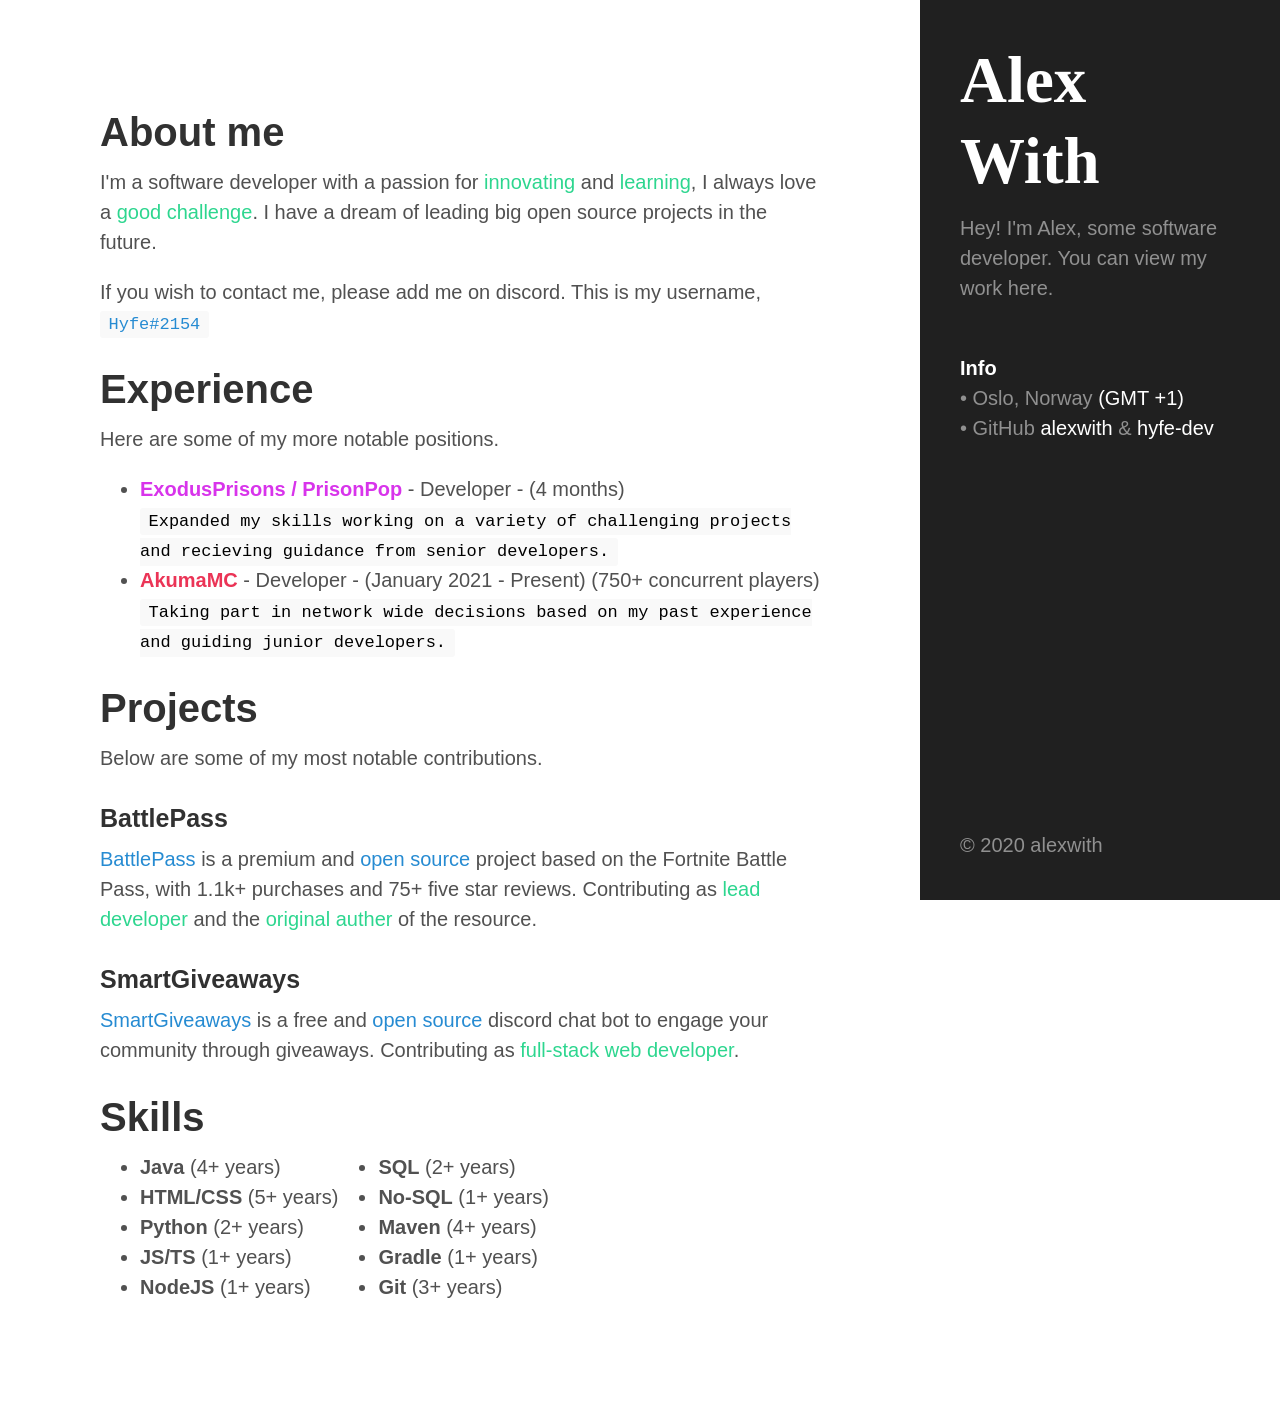
==== index.html @ 59b04cb7 "Update index.html" ====
<!DOCTYPE html>
<html lang="en-us">

<head>
  <meta charset="UTF-8">
  <meta http-equiv="X-UA-Compatible" content="IE=edge">
  <meta name="viewport" content="width=device-width, initial-scale=1.0, maximum-scale=1">
  <title>Alex With</title>

  <link rel="stylesheet" href="styles/hyde.css">
  <link rel="stylesheet" href="styles/poole.css">
  <link rel="stylesheet" href="styles/syntax.css">
</head>

<body class="layout-reverse">
  <div class="sidebar">
    <div class="container sidebar-sticky">
      <div class="sidebar-about">
        <h1>Alex With</h1>
        <p>Hey! I'm Alex, some software developer. You can view my work here.</p>
        <br />
        <p><span style="color: #fff; font-weight: bold;">Info</span><br>&bullet; Oslo, Norway <span
            style="color: white;">(GMT +1)</span><br>&bullet;
          GitHub <a href="https://github.com/alexwith/">alexwith</a>
          & <a href="https://github.com/hyfe-dev/">hyfe-dev</a></p>
      </div>
    </div>
    <div class="container sidebar-sticky footer">
      <p>&copy; 2020 alexwith</p>
    </div>
  </div>

  <div class="content container">
    <div class="page">
      <h1>About me</h1>
      <p>I'm a software developer with a passion for <span class="green-highlight">innovating</span> and
        <span class="green-highlight">learning</span>, I always love a
        <span class="green-highlight">good challenge</span>. I have a dream of leading big open source projects in the
        future.
      </p>
      <p>If you wish to contact me, please add me on discord. This is my username, <code><a>Hyfe#2154</a></code></p>

      <h1>Experience</h1>
      <p>Here are some of my more notable positions.</p>
      <ul>
        <li><span style="color: #d834eb; font-weight: bold;">ExodusPrisons / PrisonPop</span> - Developer - (4 months)
        </li>
        <code
          style="color: black;">Expanded my skills working on a variety of challenging projects and recieving guidance from senior developers.</code>
        <li><span style="color: #eb3456; font-weight: bold;">AkumaMC</span> - Developer - (January 2021 - Present) (750+ concurrent players)</li>
        <code style="color: black;">Taking part in network wide decisions based on my past experience and guiding junior developers.</code>
      </ul>

      <h1>Projects</h1>
      <p>Below are some of my most notable contributions.</p>
      <h3>BattlePass</h3>
      <p><a href="https://www.spigotmc.org/resources/battlepass-practical-customizable.63076/">BattlePass</a> is a
        premium and <a href="https://github.com/titanlabs-mc/battle-pass">open source</a> project based on the Fortnite
        Battle Pass, with 1.1k+ purchases and 75+ five star reviews. Contributing as <span class="green-highlight">lead
        developer</span> and the <span class="green-highlight">original auther</span> of the resource.</p>
      <h3>SmartGiveaways</h3>
      <p><a href="https://smartgiveaways.xyz/">SmartGiveaways</a> is a free and <a
          href="https://github.com/SmartGiveaways">open source</a> discord chat bot to engage your community through
        giveaways. Contributing as <span class="green-highlight">full-stack web developer</span>.</p>

      <h1>Skills</h1>
      <div style="display: flex;">
        <ul>
          <li><span style="font-weight: bold">Java</span> (4+ years)</li>
          <li><span style="font-weight: bold">HTML/CSS</span> (5+ years)</li>
          <li><span style="font-weight: bold">Python</span> (2+ years)</li>
          <li><span style="font-weight: bold">JS/TS</span> (1+ years)</li>
          <li><span style="font-weight: bold">NodeJS</span> (1+ years)</li>
        </ul>
        <ul>
          <li><span style="font-weight: bold">SQL</span> (2+ years)</li>
          <li><span style="font-weight: bold">No-SQL</span> (1+ years)</li>
          <li><span style="font-weight: bold">Maven</span> (4+ years)</li>
          <li><span style="font-weight: bold">Gradle</span> (1+ years)</li>
          <li><span style="font-weight: bold">Git</span> (3+ years)</li>
        </ul>
      </div>
    </div>
  </div>
</body>

</html>
---- styles/hyde.css ----
/*
 *  __                  __
 * /\ \                /\ \
 * \ \ \___   __  __   \_\ \     __
 *  \ \  _ `\/\ \/\ \  /'_` \  /'__`\
 *   \ \ \ \ \ \ \_\ \/\ \_\ \/\  __/
 *    \ \_\ \_\/`____ \ \___,_\ \____\
 *     \/_/\/_/`/___/> \/__,_ /\/____/
 *                /\___/
 *                \/__/
 *
 * Designed, built, and released under MIT license by @mdo. Learn more at
 * https://github.com/poole/hyde.
 */

/*
 * Contents
 *
 * Global resets
 * Sidebar
 * Container
 * Reverse layout
 * Themes
 */

/*
 * Global resets
 *
 * Update the foundational and global aspects of the page.
 */

html {
  font-family: 'PT Sans', Helvetica, Arial, sans-serif;
}
@media (min-width: 48em) {
  html {
    font-size: 16px;
  }
}
@media (min-width: 58em) {
  html {
    font-size: 20px;
  }
}

/*
 * Sidebar
 *
 * Flexible banner for housing site name, intro, and "footer" content. Starts
 * out above content in mobile and later moves to the side with wider viewports.
 */

.sidebar {
  text-align: center;
  padding: 2rem 1rem;
  color: rgba(255, 255, 255, 0.5);
  background-color: #202020;
}
@media (min-width: 48em) {
  .sidebar {
    position: fixed;
    top: 0;
    left: 0;
    bottom: 0;
    width: 18rem;
    text-align: left;
  }
}

/* Sidebar links */
.sidebar a {
  color: #fff;
}

/* About section */
.sidebar-about h1 {
  color: #fff;
  margin-top: 0;
  font-family: 'Abril Fatface', serif;
  font-size: 3.25rem;
}

/* Sidebar nav */
.sidebar-nav {
  margin-bottom: 1rem;
}
.sidebar-nav-item {
  display: block;
  line-height: 1.75;
}
a.sidebar-nav-item:hover,
a.sidebar-nav-item:focus {
  text-decoration: underline;
}
.sidebar-nav-item.active {
  font-weight: bold;
}

/* Sticky sidebar
 *
 * Add the `sidebar-sticky` class to the sidebar's container to affix it the
 * contents to the bottom of the sidebar in tablets and up.
 */

@media (min-width: 48em) {
  .sidebar-sticky {
    right: 1rem;
    bottom: 1rem;
    left: 1rem;
  }
  .footer {
    position: absolute;
  }
}

/* Container
 *
 * Align the contents of the site above the proper threshold with some margin-fu
 * with a 25%-wide `.sidebar`.
 */

.content {
  padding-top: 4rem;
  padding-bottom: 4rem;
}

@media (min-width: 48em) {
  .content {
    max-width: 38rem;
    margin-left: 20rem;
    margin-right: 2rem;
  }
}

@media (min-width: 64em) {
  .content {
    margin-left: 22rem;
    margin-right: 4rem;
  }
}

/*
 * Reverse layout
 *
 * Flip the orientation of the page by placing the `.sidebar` on the right.
 */

@media (min-width: 48em) {
  .layout-reverse .sidebar {
    left: auto;
    right: 0;
  }
  .layout-reverse .content {
    margin-left: 2rem;
    margin-right: 20rem;
  }
}

@media (min-width: 64em) {
  .layout-reverse .content {
    margin-left: 4rem;
    margin-right: 22rem;
  }
}
---- styles/poole.css ----
/*
 *                        ___
 *                       /\_ \
 *  _____     ___     ___\//\ \      __
 * /\ '__`\  / __`\  / __`\\ \ \   /'__`\
 * \ \ \_\ \/\ \_\ \/\ \_\ \\_\ \_/\  __/
 *  \ \ ,__/\ \____/\ \____//\____\ \____\
 *   \ \ \/  \/___/  \/___/ \/____/\/____/
 *    \ \_\
 *     \/_/
 *
 * Designed, built, and released under MIT license by @mdo. Learn more at
 * https://github.com/poole/poole.
 */

/*
 * Contents
 *
 * Body resets
 * Custom type
 * Messages
 * Container
 * Masthead
 * Posts and pages
 * Pagination
 * Reverse layout
 * Themes
 */

/*
 * Body resets
 *
 * Update the foundational and global aspects of the page.
 */

* {
  -webkit-box-sizing: border-box;
  -moz-box-sizing: border-box;
  box-sizing: border-box;
}

html,
body {
  margin: 0;
  padding: 0;
}

html {
  font-family: 'Helvetica Neue', Helvetica, Arial, sans-serif;
  font-size: 16px;
  line-height: 1.5;
}
@media (min-width: 38em) {
  html {
    font-size: 20px;
  }
}

body {
  color: #515151;
  background-color: #fff;
  -webkit-text-size-adjust: 100%;
  -ms-text-size-adjust: 100%;
}

/* No `:visited` state is required by default (browsers will use `a`) */
a {
  color: #268bd2;
  text-decoration: none;
}
a strong {
  color: inherit;
}
/* `:focus` is linked to `:hover` for basic accessibility */
a:hover,
a:focus {
  text-decoration: underline;
}

/* Headings */
h1,
h2,
h3,
h4,
h5,
h6 {
  margin-bottom: 0.5rem;
  font-weight: bold;
  line-height: 1.25;
  color: #313131;
  text-rendering: optimizeLegibility;
}
h1 {
  font-size: 2rem;
}
h2 {
  margin-top: 1rem;
  font-size: 1.5rem;
}
h3 {
  margin-top: 1.5rem;
  font-size: 1.25rem;
}
h4,
h5,
h6 {
  margin-top: 1rem;
  font-size: 1rem;
}

/* Body text */
p {
  margin-top: 0;
  margin-bottom: 1rem;
}

strong {
  color: #303030;
}

/* Lists */
ul,
ol,
dl {
  margin-top: 0;
  margin-bottom: 1rem;
}

dt {
  font-weight: bold;
}
dd {
  margin-bottom: 0.5rem;
}

/* Misc */
hr {
  position: relative;
  margin: 1.5rem 0;
  border: 0;
  border-top: 1px solid #eee;
  border-bottom: 1px solid #fff;
}

abbr {
  font-size: 85%;
  font-weight: bold;
  color: #555;
  text-transform: uppercase;
}
abbr[title] {
  cursor: help;
  border-bottom: 1px dotted #e5e5e5;
}

/* Code */
code,
pre {
  font-family: Menlo, Monaco, 'Courier New', monospace;
}
code {
  padding: 0.25em 0.5em;
  font-size: 85%;
  color: #bf616a;
  background-color: #f9f9f9;
  border-radius: 3px;
}
pre {
  display: block;
  margin-top: 0;
  margin-bottom: 1rem;
  padding: 1rem;
  font-size: 0.8rem;
  line-height: 1.4;
  white-space: pre;
  white-space: pre-wrap;
  word-break: break-all;
  word-wrap: break-word;
  background-color: #f9f9f9;
}
pre code {
  padding: 0;
  font-size: 100%;
  color: inherit;
  background-color: transparent;
}

.green-highlight {
  color: #2dd68f;
}

.server-icon {
  width: 100px;
  object-fit: fill;
}

/* Pygments via Jekyll */
.highlight {
  margin-bottom: 1rem;
  border-radius: 4px;
}
.highlight pre {
  margin-bottom: 0;
}

/* Gist via GitHub Pages */
.gist .gist-file {
  font-family: Menlo, Monaco, 'Courier New', monospace !important;
}
.gist .markdown-body {
  padding: 15px;
}
.gist pre {
  padding: 0;
  background-color: transparent;
}
.gist .gist-file .gist-data {
  font-size: 0.8rem !important;
  line-height: 1.4;
}
.gist code {
  padding: 0;
  color: inherit;
  background-color: transparent;
  border-radius: 0;
}

/* Quotes */
blockquote {
  padding: 0.5rem 1rem;
  margin: 0.8rem 0;
  color: #7a7a7a;
  border-left: 0.25rem solid #e5e5e5;
}
blockquote p:last-child {
  margin-bottom: 0;
}
@media (min-width: 30em) {
  blockquote {
    padding-right: 5rem;
    padding-left: 1.25rem;
  }
}

img {
  display: block;
  max-width: 100%;
  margin: 0 0 1rem;
  border-radius: 5px;
}

/* Tables */
table {
  margin-bottom: 1rem;
  width: 100%;
  border: 1px solid #e5e5e5;
  border-collapse: collapse;
}
td,
th {
  padding: 0.25rem 0.5rem;
  border: 1px solid #e5e5e5;
}
tbody tr:nth-child(odd) td,
tbody tr:nth-child(odd) th {
  background-color: #f9f9f9;
}

/*
 * Custom type
 *
 * Extend paragraphs with `.lead` for larger introductory text.
 */

.lead {
  font-size: 1.25rem;
  font-weight: 300;
}

/*
 * Messages
 *
 * Show alert messages to users. You may add it to single elements like a `<p>`,
 * or to a parent if there are multiple elements to show.
 */

.message {
  margin-bottom: 1rem;
  padding: 1rem;
  color: #717171;
  background-color: #f9f9f9;
}

/*
 * Container
 *
 * Center the page content.
 */

.container {
  max-width: 38rem;
  padding-left: 1rem;
  padding-right: 1rem;
  margin-left: auto;
  margin-right: auto;
}

/*
 * Masthead
 *
 * Super small header above the content for site name and short description.
 */

.masthead {
  padding-top: 1rem;
  padding-bottom: 1rem;
  margin-bottom: 3rem;
}
.masthead-title {
  margin-top: 0;
  margin-bottom: 0;
  color: #505050;
}
.masthead-title a {
  color: #505050;
}
.masthead-title small {
  font-size: 75%;
  font-weight: 400;
  color: #c0c0c0;
  letter-spacing: 0;
}
---- styles/syntax.css ----
.highlight .hll { background-color: #ffc; }
.highlight .c { color: #999; } /* Comment */
.highlight .err { color: #a00; background-color: #faa } /* Error */
.highlight .k { color: #069; } /* Keyword */
.highlight .o { color: #555 } /* Operator */
.highlight .cm { color: #09f; font-style: italic } /* Comment.Multiline */
.highlight .cp { color: #099 } /* Comment.Preproc */
.highlight .c1 { color: #999; } /* Comment.Single */
.highlight .cs { color: #999; } /* Comment.Special */
.highlight .gd { background-color: #fcc; border: 1px solid #c00 } /* Generic.Deleted */
.highlight .ge { font-style: italic } /* Generic.Emph */
.highlight .gr { color: #f00 } /* Generic.Error */
.highlight .gh { color: #030; } /* Generic.Heading */
.highlight .gi { background-color: #cfc; border: 1px solid #0c0 } /* Generic.Inserted */
.highlight .go { color: #aaa } /* Generic.Output */
.highlight .gp { color: #009; } /* Generic.Prompt */
.highlight .gs { } /* Generic.Strong */
.highlight .gu { color: #030; } /* Generic.Subheading */
.highlight .gt { color: #9c6 } /* Generic.Traceback */
.highlight .kc { color: #069; } /* Keyword.Constant */
.highlight .kd { color: #069; } /* Keyword.Declaration */
.highlight .kn { color: #069; } /* Keyword.Namespace */
.highlight .kp { color: #069 } /* Keyword.Pseudo */
.highlight .kr { color: #069; } /* Keyword.Reserved */
.highlight .kt { color: #078; } /* Keyword.Type */
.highlight .m { color: #f60 } /* Literal.Number */
.highlight .s { color: #d44950 } /* Literal.String */
.highlight .na { color: #4f9fcf } /* Name.Attribute */
.highlight .nb { color: #366 } /* Name.Builtin */
.highlight .nc { color: #0a8; } /* Name.Class */
.highlight .no { color: #360 } /* Name.Constant */
.highlight .nd { color: #99f } /* Name.Decorator */
.highlight .ni { color: #999; } /* Name.Entity */
.highlight .ne { color: #c00; } /* Name.Exception */
.highlight .nf { color: #c0f } /* Name.Function */
.highlight .nl { color: #99f } /* Name.Label */
.highlight .nn { color: #0cf; } /* Name.Namespace */
.highlight .nt { color: #2f6f9f; } /* Name.Tag */
.highlight .nv { color: #033 } /* Name.Variable */
.highlight .ow { color: #000; } /* Operator.Word */
.highlight .w { color: #bbb } /* Text.Whitespace */
.highlight .mf { color: #f60 } /* Literal.Number.Float */
.highlight .mh { color: #f60 } /* Literal.Number.Hex */
.highlight .mi { color: #f60 } /* Literal.Number.Integer */
.highlight .mo { color: #f60 } /* Literal.Number.Oct */
.highlight .sb { color: #c30 } /* Literal.String.Backtick */
.highlight .sc { color: #c30 } /* Literal.String.Char */
.highlight .sd { color: #c30; font-style: italic } /* Literal.String.Doc */
.highlight .s2 { color: #c30 } /* Literal.String.Double */
.highlight .se { color: #c30; } /* Literal.String.Escape */
.highlight .sh { color: #c30 } /* Literal.String.Heredoc */
.highlight .si { color: #a00 } /* Literal.String.Interpol */
.highlight .sx { color: #c30 } /* Literal.String.Other */
.highlight .sr { color: #3aa } /* Literal.String.Regex */
.highlight .s1 { color: #c30 } /* Literal.String.Single */
.highlight .ss { color: #fc3 } /* Literal.String.Symbol */
.highlight .bp { color: #366 } /* Name.Builtin.Pseudo */
.highlight .vc { color: #033 } /* Name.Variable.Class */
.highlight .vg { color: #033 } /* Name.Variable.Global */
.highlight .vi { color: #033 } /* Name.Variable.Instance */
.highlight .il { color: #f60 } /* Literal.Number.Integer.Long */

.css .o,
.css .o + .nt,
.css .nt + .nt { color: #999; }
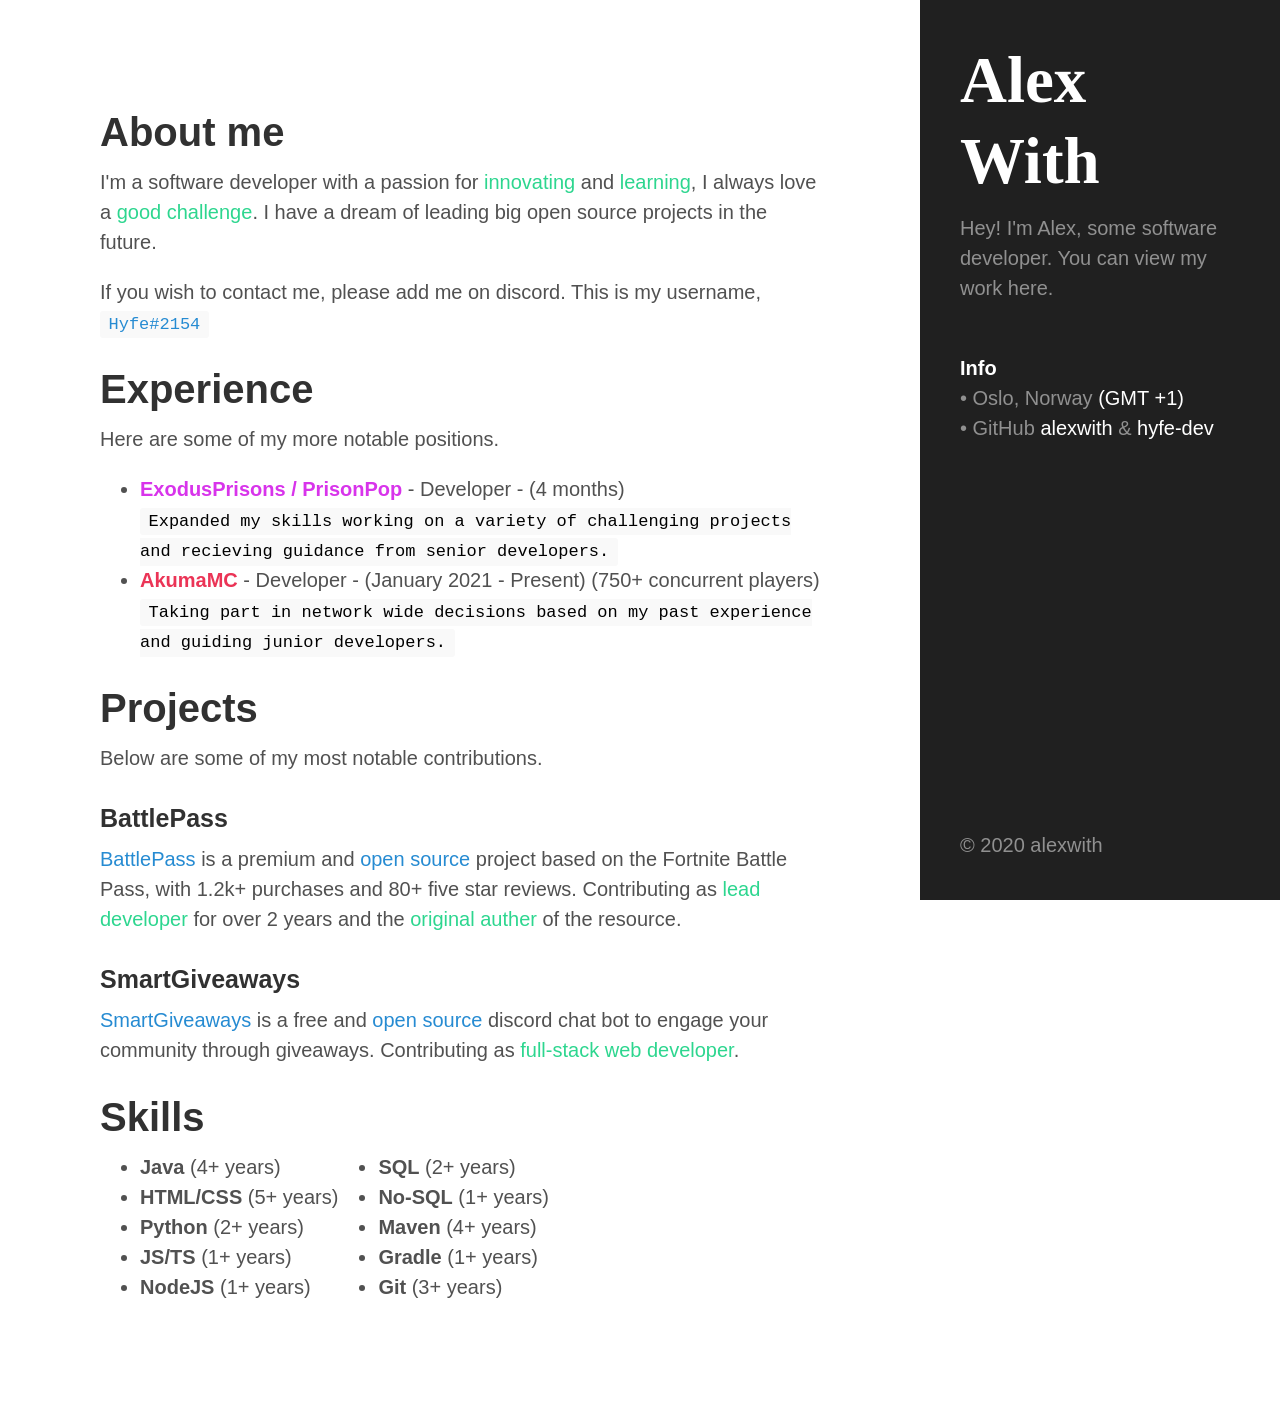
==== commit f6a62756: "Update index.html" ====
--- a/index.html
+++ b/index.html
@@ -56,8 +56,8 @@
       <h3>BattlePass</h3>
       <p><a href="https://www.spigotmc.org/resources/battlepass-practical-customizable.63076/">BattlePass</a> is a
         premium and <a href="https://github.com/titanlabs-mc/battle-pass">open source</a> project based on the Fortnite
-        Battle Pass, with 1.1k+ purchases and 75+ five star reviews. Contributing as <span class="green-highlight">lead
-        developer</span> and the <span class="green-highlight">original auther</span> of the resource.</p>
+        Battle Pass, with 1.2k+ purchases and 80+ five star reviews. Contributing as <span class="green-highlight">lead
+        developer</span> for over 2 years and the <span class="green-highlight">original auther</span> of the resource.</p>
       <h3>SmartGiveaways</h3>
       <p><a href="https://smartgiveaways.xyz/">SmartGiveaways</a> is a free and <a
           href="https://github.com/SmartGiveaways">open source</a> discord chat bot to engage your community through
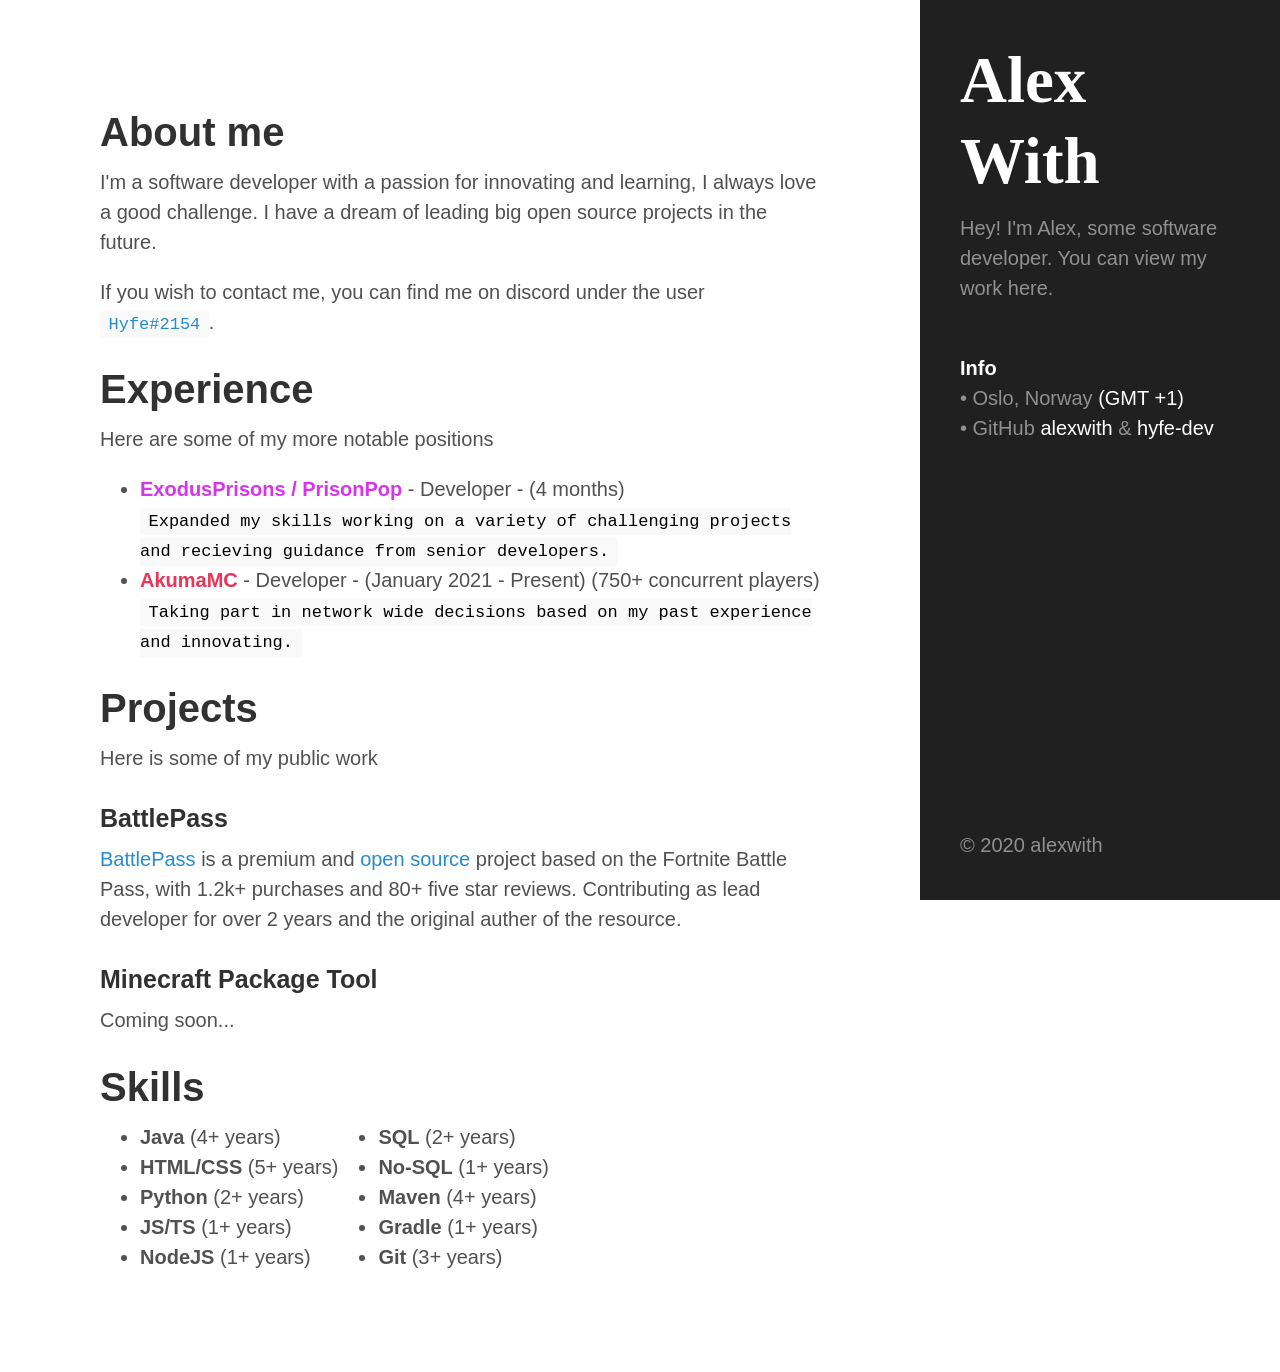
==== commit de8bf537: "Update index.html" ====
--- a/index.html
+++ b/index.html
@@ -33,35 +33,33 @@
   <div class="content container">
     <div class="page">
       <h1>About me</h1>
-      <p>I'm a software developer with a passion for <span class="green-highlight">innovating</span> and
-        <span class="green-highlight">learning</span>, I always love a
-        <span class="green-highlight">good challenge</span>. I have a dream of leading big open source projects in the
+      <p>I'm a software developer with a passion for <span class="highlight">innovating</span> and
+        <span class="highlight">learning</span>, I always love a
+        <span class="highlight">good challenge</span>. I have a dream of leading big open source projects in the
         future.
       </p>
-      <p>If you wish to contact me, please add me on discord. This is my username, <code><a>Hyfe#2154</a></code></p>
+      <p>If you wish to contact me, you can find me on discord under the user <code><a>Hyfe#2154</a></code>.</p>
 
       <h1>Experience</h1>
-      <p>Here are some of my more notable positions.</p>
+      <p>Here are some of my more notable positions</p>
       <ul>
-        <li><span style="color: #d834eb; font-weight: bold;">ExodusPrisons / PrisonPop</span> - Developer - (4 months)
+        <li><span style="color: #d834eb; font-weight: bold;">ExodusPrisons / PrisonPop</span> - Developer - (4 months) 
         </li>
         <code
           style="color: black;">Expanded my skills working on a variety of challenging projects and recieving guidance from senior developers.</code>
         <li><span style="color: #eb3456; font-weight: bold;">AkumaMC</span> - Developer - (January 2021 - Present) (750+ concurrent players)</li>
-        <code style="color: black;">Taking part in network wide decisions based on my past experience and guiding junior developers.</code>
+        <code style="color: black;">Taking part in network wide decisions based on my past experience and innovating.</code>
       </ul>
 
       <h1>Projects</h1>
-      <p>Below are some of my most notable contributions.</p>
+      <p>Here is some of my public work</p>
       <h3>BattlePass</h3>
       <p><a href="https://www.spigotmc.org/resources/battlepass-practical-customizable.63076/">BattlePass</a> is a
         premium and <a href="https://github.com/titanlabs-mc/battle-pass">open source</a> project based on the Fortnite
-        Battle Pass, with 1.2k+ purchases and 80+ five star reviews. Contributing as <span class="green-highlight">lead
-        developer</span> for over 2 years and the <span class="green-highlight">original auther</span> of the resource.</p>
-      <h3>SmartGiveaways</h3>
-      <p><a href="https://smartgiveaways.xyz/">SmartGiveaways</a> is a free and <a
-          href="https://github.com/SmartGiveaways">open source</a> discord chat bot to engage your community through
-        giveaways. Contributing as <span class="green-highlight">full-stack web developer</span>.</p>
+        Battle Pass, with 1.2k+ purchases and 80+ five star reviews. Contributing as <span class="highlight">lead
+        developer</span> for over 2 years and the <span class="highlight">original auther</span> of the resource.</p>
+      <h3>Minecraft Package Tool</h3>
+      <p>Coming soon...</p>
 
       <h1>Skills</h1>
       <div style="display: flex;">
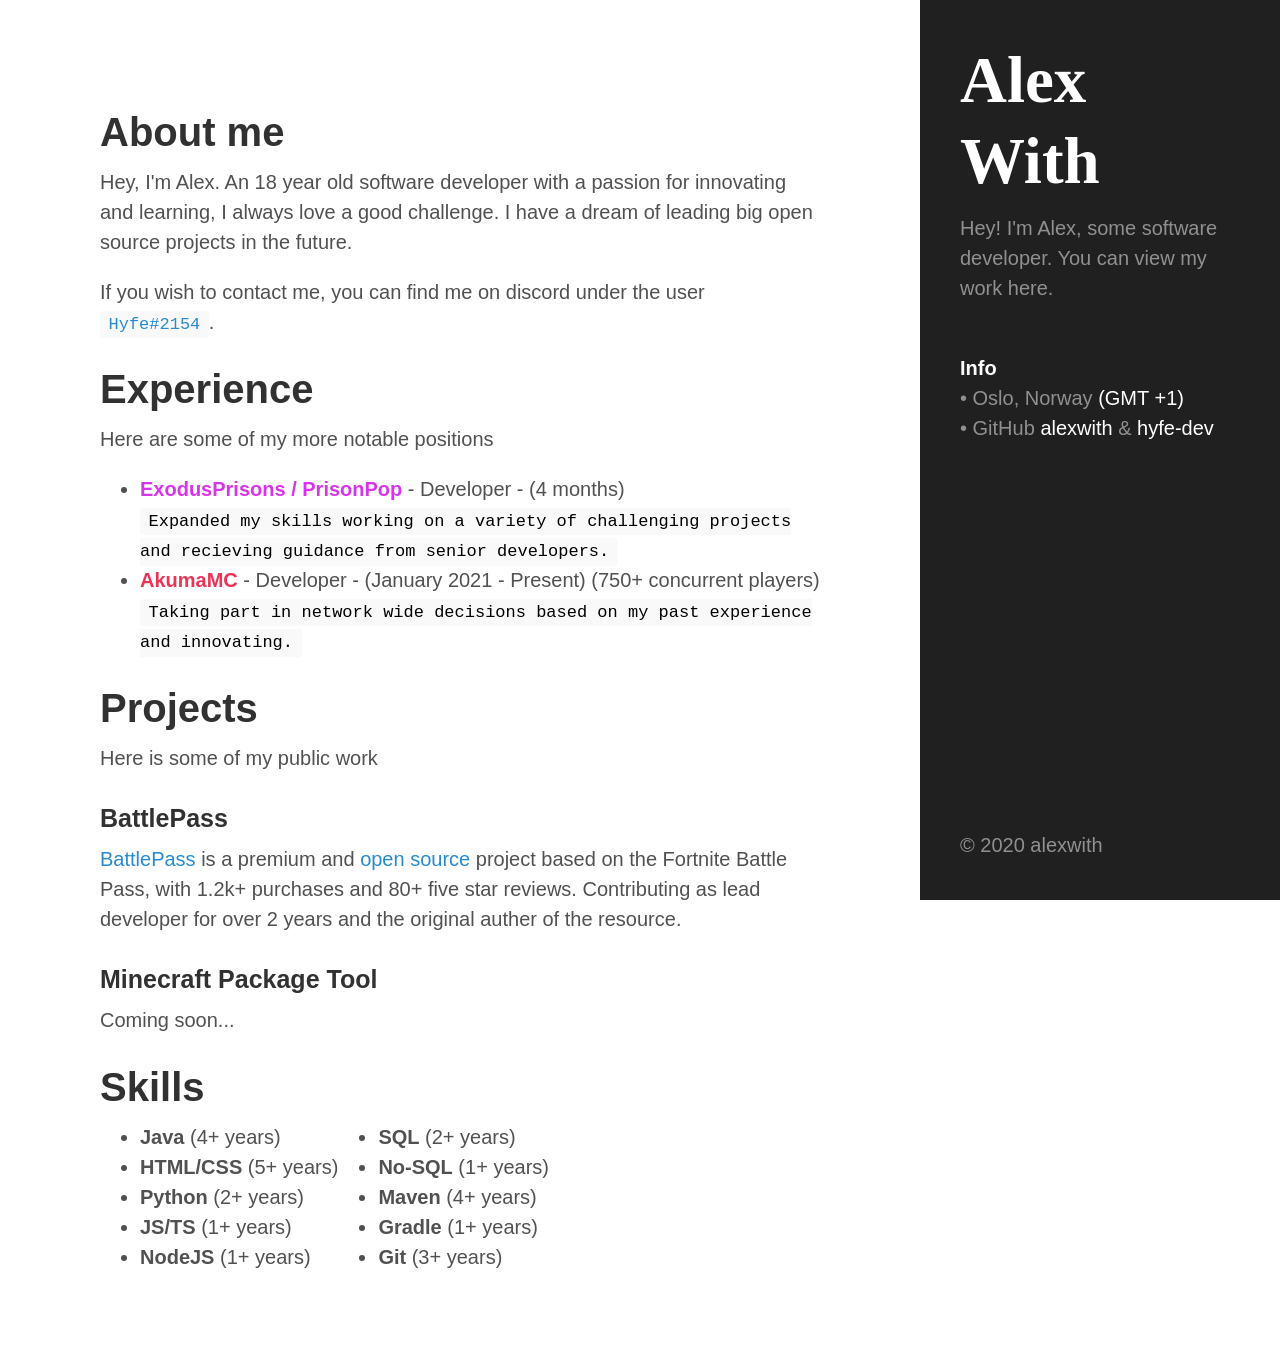
==== commit b1db066b: "Update index.html" ====
--- a/index.html
+++ b/index.html
@@ -33,9 +33,9 @@
   <div class="content container">
     <div class="page">
       <h1>About me</h1>
-      <p>I'm a software developer with a passion for <span class="highlight">innovating</span> and
-        <span class="highlight">learning</span>, I always love a
-        <span class="highlight">good challenge</span>. I have a dream of leading big open source projects in the
+      <p>Hey, I'm Alex. An 18 year old software developer with a passion for <span class="in-highlight">innovating</span> and
+        <span class="in-highlight">learning</span>, I always love a
+        <span class="in-highlight">good challenge</span>. I have a dream of leading big open source projects in the
         future.
       </p>
       <p>If you wish to contact me, you can find me on discord under the user <code><a>Hyfe#2154</a></code>.</p>
@@ -56,8 +56,8 @@
       <h3>BattlePass</h3>
       <p><a href="https://www.spigotmc.org/resources/battlepass-practical-customizable.63076/">BattlePass</a> is a
         premium and <a href="https://github.com/titanlabs-mc/battle-pass">open source</a> project based on the Fortnite
-        Battle Pass, with 1.2k+ purchases and 80+ five star reviews. Contributing as <span class="highlight">lead
-        developer</span> for over 2 years and the <span class="highlight">original auther</span> of the resource.</p>
+        Battle Pass, with 1.2k+ purchases and 80+ five star reviews. Contributing as <span class="in-highlight">lead
+        developer</span> for over 2 years and the <span class="in-highlight">original auther</span> of the resource.</p>
       <h3>Minecraft Package Tool</h3>
       <p>Coming soon...</p>
 
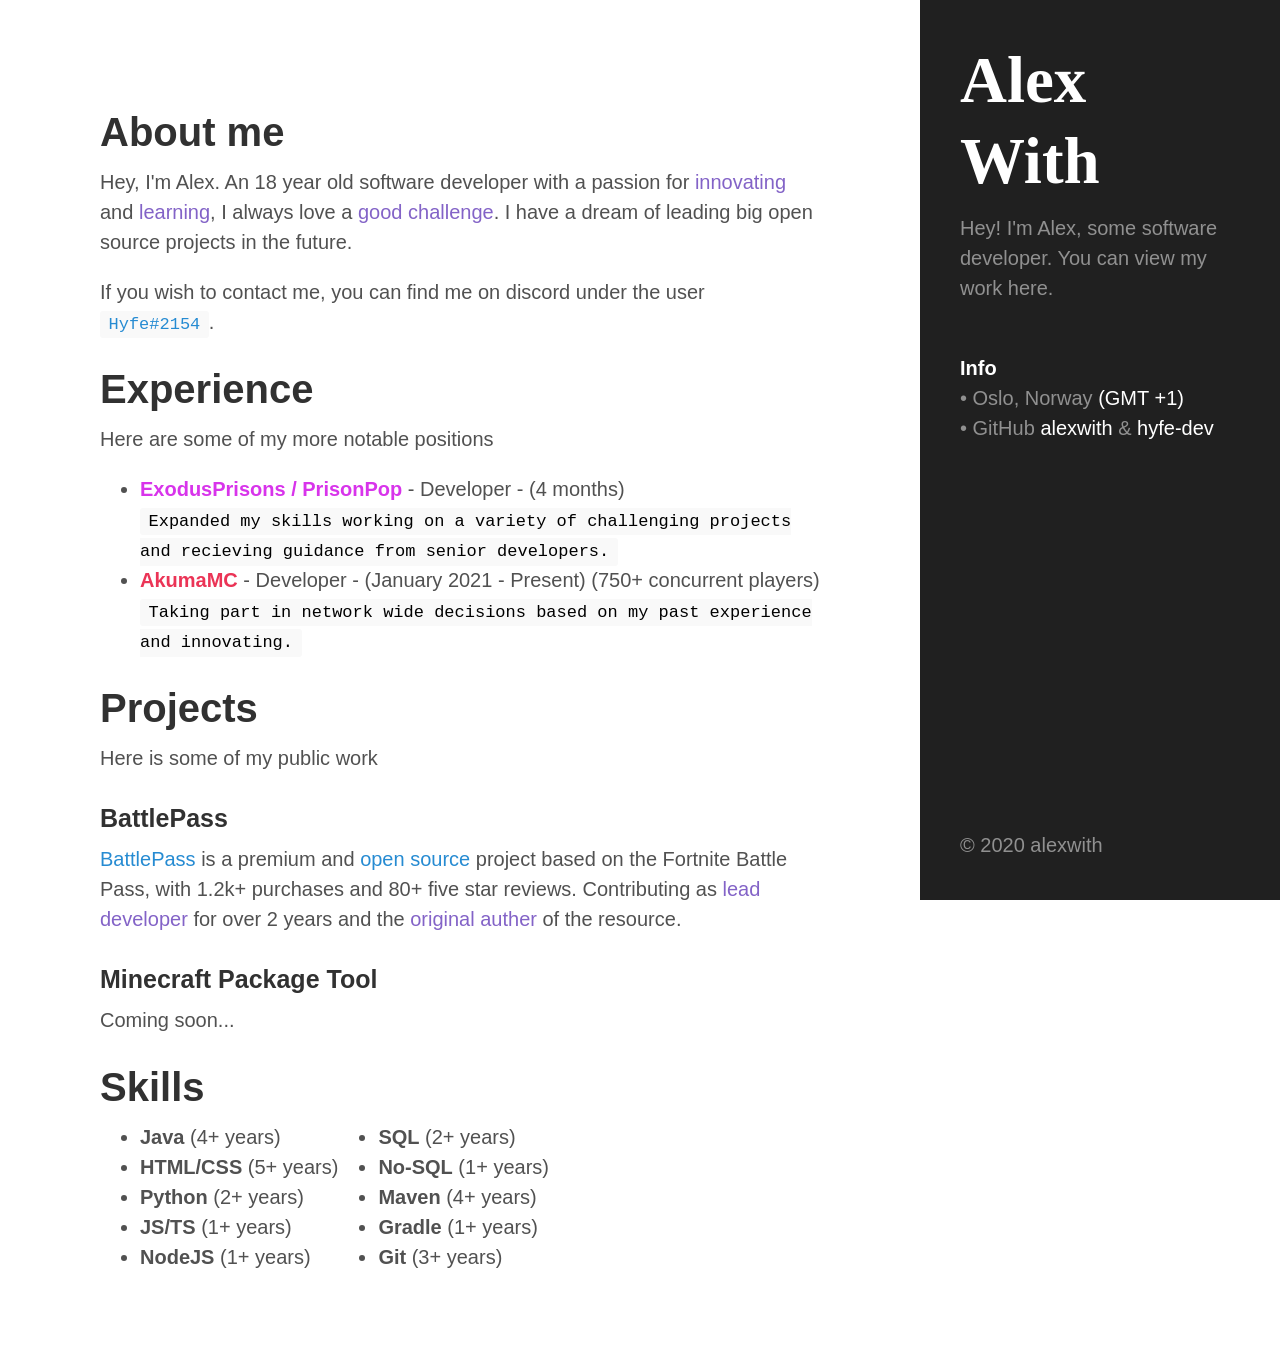
==== commit 495b07cd: "Update index.html" ====
--- a/index.html
+++ b/index.html
@@ -55,7 +55,7 @@
       <p>Here is some of my public work</p>
       <h3>BattlePass</h3>
       <p><a href="https://www.spigotmc.org/resources/battlepass-practical-customizable.63076/">BattlePass</a> is a
-        premium and <a href="https://github.com/titanlabs-mc/battle-pass">open source</a> project based on the Fortnite
+        premium and <a href="https://github.com/GC-spigot/battle-pass">open source</a> project based on the Fortnite
         Battle Pass, with 1.2k+ purchases and 80+ five star reviews. Contributing as <span class="in-highlight">lead
         developer</span> for over 2 years and the <span class="in-highlight">original auther</span> of the resource.</p>
       <h3>Minecraft Package Tool</h3>
--- a/styles/poole.css
+++ b/styles/poole.css
@@ -185,8 +185,8 @@
   background-color: transparent;
 }
 
-.green-highlight {
-  color: #2dd68f;
+.in-highlight {
+  color: #8363c7;
 }
 
 .server-icon {
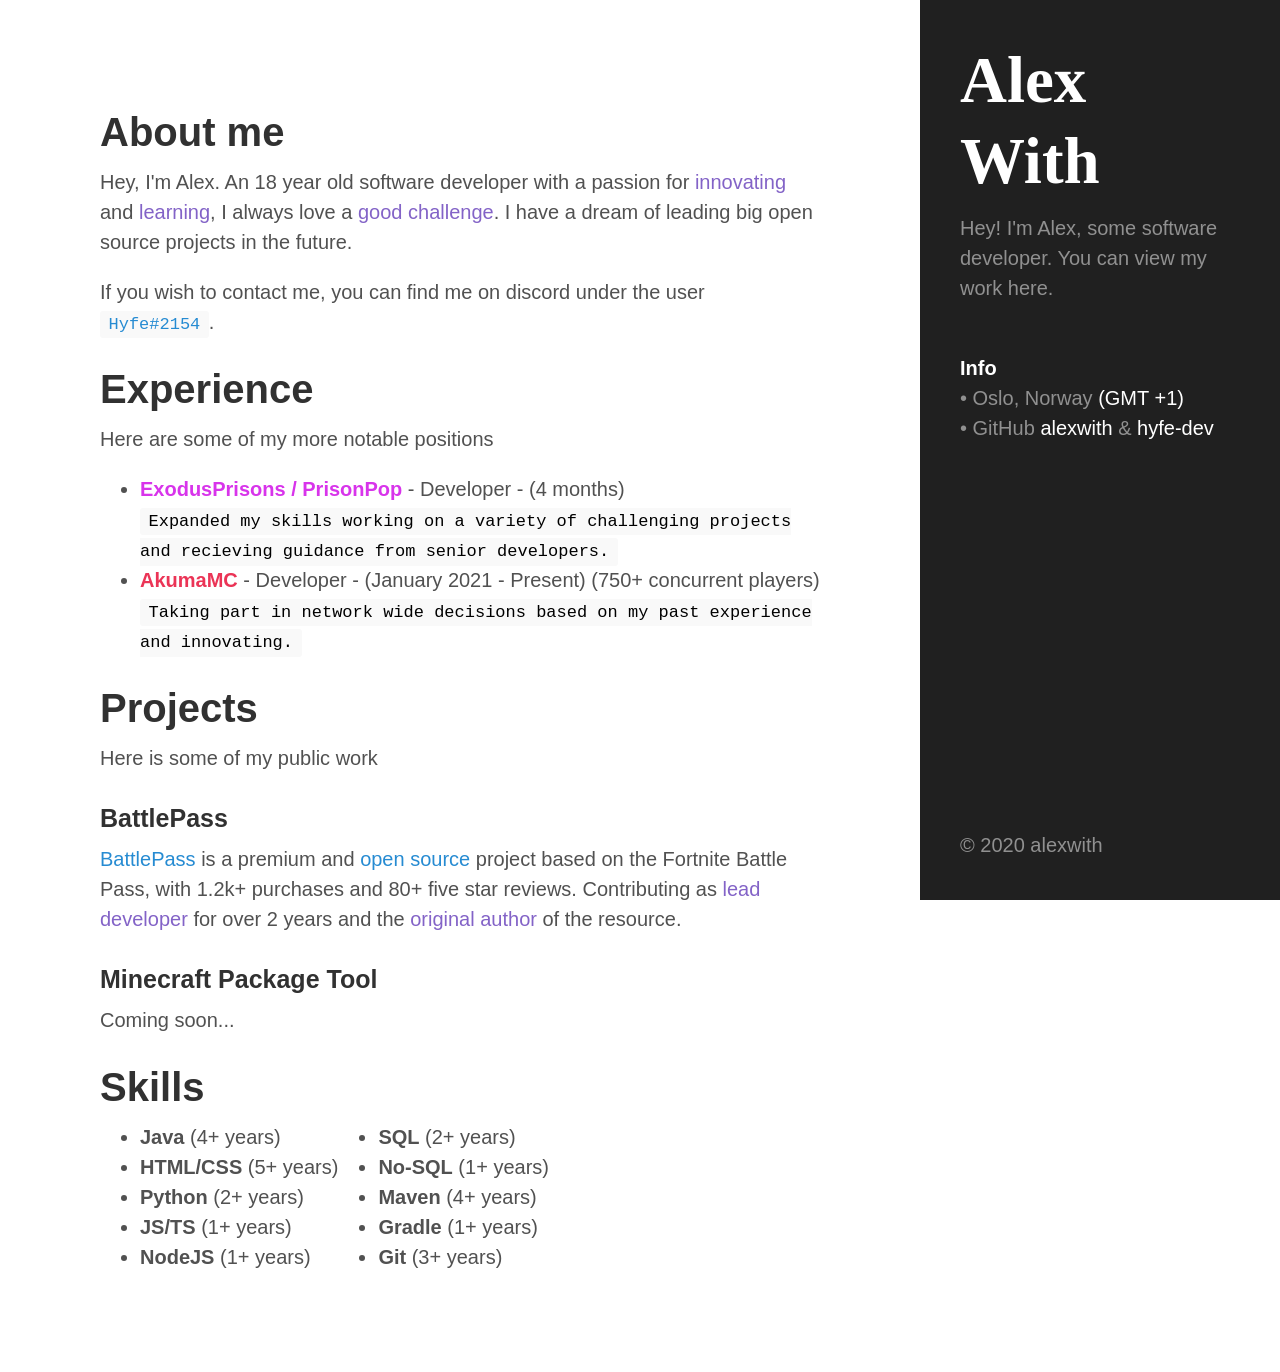
==== commit 84853e89: "Spelling mistake" ====
--- a/index.html
+++ b/index.html
@@ -57,7 +57,7 @@
       <p><a href="https://www.spigotmc.org/resources/battlepass-practical-customizable.63076/">BattlePass</a> is a
         premium and <a href="https://github.com/GC-spigot/battle-pass">open source</a> project based on the Fortnite
         Battle Pass, with 1.2k+ purchases and 80+ five star reviews. Contributing as <span class="in-highlight">lead
-        developer</span> for over 2 years and the <span class="in-highlight">original auther</span> of the resource.</p>
+        developer</span> for over 2 years and the <span class="in-highlight">original author</span> of the resource.</p>
       <h3>Minecraft Package Tool</h3>
       <p>Coming soon...</p>
 
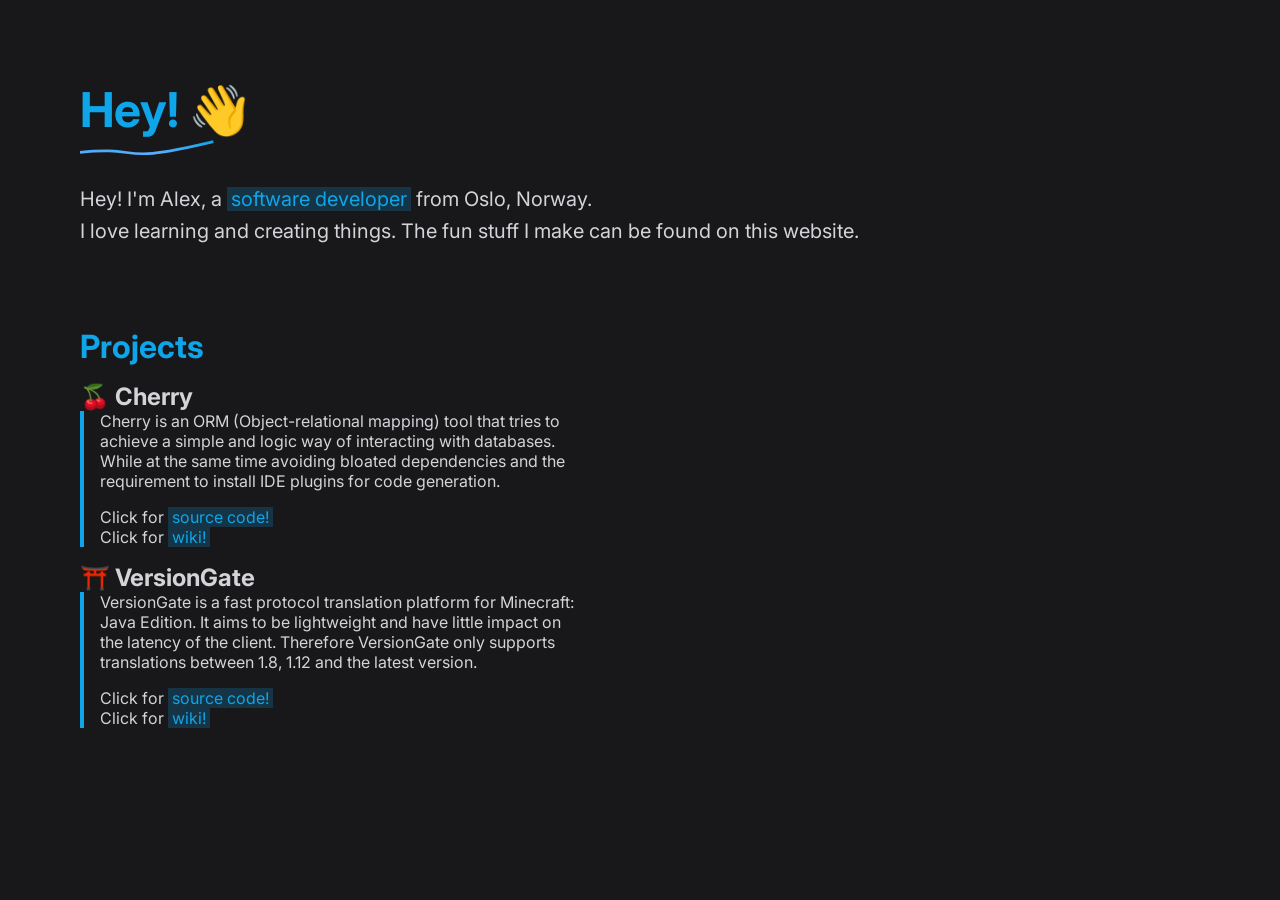
==== commit df01c1dd: "Init" ====
--- a/index.html
+++ b/index.html
@@ -1,85 +1,52 @@
 <!DOCTYPE html>
-<html lang="en-us">
-
+<html lang="en">
 <head>
-  <meta charset="UTF-8">
-  <meta http-equiv="X-UA-Compatible" content="IE=edge">
-  <meta name="viewport" content="width=device-width, initial-scale=1.0, maximum-scale=1">
-  <title>Alex With</title>
-
-  <link rel="stylesheet" href="styles/hyde.css">
-  <link rel="stylesheet" href="styles/poole.css">
-  <link rel="stylesheet" href="styles/syntax.css">
+    <meta charset="UTF-8">
+    <meta http-equiv="X-UA-Compatible" content="IE=edge">
+    <meta name="viewport" content="width=device-width, initial-scale=1.0">
+    <title>alexwith</title>
+    <link rel="stylesheet" href="styles.css">
 </head>
-
-<body class="layout-reverse">
-  <div class="sidebar">
-    <div class="container sidebar-sticky">
-      <div class="sidebar-about">
-        <h1>Alex With</h1>
-        <p>Hey! I'm Alex, some software developer. You can view my work here.</p>
-        <br />
-        <p><span style="color: #fff; font-weight: bold;">Info</span><br>&bullet; Oslo, Norway <span
-            style="color: white;">(GMT +1)</span><br>&bullet;
-          GitHub <a href="https://github.com/alexwith/">alexwith</a>
-          & <a href="https://github.com/hyfe-dev/">hyfe-dev</a></p>
+<body>
+  <div class="heading">
+    <h1>Hey! 👋</h1>
+    <svg viewBox="0 0 120 30" style="width:10rem">
+      <defs>
+        <linearGradient id="gradient" x1="0%" y1="0%" x2="0%" y2="100%">
+          <stop offset="0%" stop-color="#0ea5e9" />
+          <stop offset="100%" stop-color="#5eaefd" />
+        </linearGradient>
+      </defs>
+      <g>
+        <path
+           d="M 0, 10 C 50, 5 25, 20 100, 2"
+           fill="none"
+           stroke="url(#gradient)"
+           stroke-width="2px"
+        />
+      </g>
+    </svg>  
+    <p>Hey! I'm Alex, a <span class="highlight">software developer</span> from Oslo, Norway.</p>
+    <p>I love learning and creating things. The fun stuff I make can be found on this website.</p>
+  </div>
+  <div class="projects">
+    <h1>Projects</h1>
+    <div class="project">
+      <h2>🍒 Cherry</h2>
+      <div class="project-text">
+        <p>Cherry is an ORM (Object-relational mapping) tool that tries to achieve a simple and logic way of interacting with databases. While at the same time avoiding bloated dependencies and the requirement to install IDE plugins for code generation.</p>      
+        <p>Click for <a target="_blank" href="https://github.com/alexwith/cherry" class="highlight">source code!</a></p>
+        <p>Click for <a target="_blank" href="https://github.com/alexwith/cherry/wiki" class="highlight">wiki!</a></p>
       </div>
     </div>
-    <div class="container sidebar-sticky footer">
-      <p>&copy; 2020 alexwith</p>
-    </div>
-  </div>
-
-  <div class="content container">
-    <div class="page">
-      <h1>About me</h1>
-      <p>Hey, I'm Alex. An 18 year old software developer with a passion for <span class="in-highlight">innovating</span> and
-        <span class="in-highlight">learning</span>, I always love a
-        <span class="in-highlight">good challenge</span>. I have a dream of leading big open source projects in the
-        future.
-      </p>
-      <p>If you wish to contact me, you can find me on discord under the user <code><a>Hyfe#2154</a></code>.</p>
-
-      <h1>Experience</h1>
-      <p>Here are some of my more notable positions</p>
-      <ul>
-        <li><span style="color: #d834eb; font-weight: bold;">ExodusPrisons / PrisonPop</span> - Developer - (4 months) 
-        </li>
-        <code
-          style="color: black;">Expanded my skills working on a variety of challenging projects and recieving guidance from senior developers.</code>
-        <li><span style="color: #eb3456; font-weight: bold;">AkumaMC</span> - Developer - (January 2021 - Present) (750+ concurrent players)</li>
-        <code style="color: black;">Taking part in network wide decisions based on my past experience and innovating.</code>
-      </ul>
-
-      <h1>Projects</h1>
-      <p>Here is some of my public work</p>
-      <h3>BattlePass</h3>
-      <p><a href="https://www.spigotmc.org/resources/battlepass-practical-customizable.63076/">BattlePass</a> is a
-        premium and <a href="https://github.com/GC-spigot/battle-pass">open source</a> project based on the Fortnite
-        Battle Pass, with 1.2k+ purchases and 80+ five star reviews. Contributing as <span class="in-highlight">lead
-        developer</span> for over 2 years and the <span class="in-highlight">original author</span> of the resource.</p>
-      <h3>Minecraft Package Tool</h3>
-      <p>Coming soon...</p>
-
-      <h1>Skills</h1>
-      <div style="display: flex;">
-        <ul>
-          <li><span style="font-weight: bold">Java</span> (4+ years)</li>
-          <li><span style="font-weight: bold">HTML/CSS</span> (5+ years)</li>
-          <li><span style="font-weight: bold">Python</span> (2+ years)</li>
-          <li><span style="font-weight: bold">JS/TS</span> (1+ years)</li>
-          <li><span style="font-weight: bold">NodeJS</span> (1+ years)</li>
-        </ul>
-        <ul>
-          <li><span style="font-weight: bold">SQL</span> (2+ years)</li>
-          <li><span style="font-weight: bold">No-SQL</span> (1+ years)</li>
-          <li><span style="font-weight: bold">Maven</span> (4+ years)</li>
-          <li><span style="font-weight: bold">Gradle</span> (1+ years)</li>
-          <li><span style="font-weight: bold">Git</span> (3+ years)</li>
-        </ul>
+    <div class="project">
+      <h2>⛩️ VersionGate</h2>
+      <div class="project-text">
+        <p>VersionGate is a fast protocol translation platform for Minecraft: Java Edition. It aims to be lightweight and have little impact on the latency of the client. Therefore VersionGate only supports translations between 1.8, 1.12 and the latest version.</p>      
+        <p>Click for <a target="_blank" href="https://github.com/VersionGate/VersionGate" class="highlight">source code!</a></p>
+        <p>Click for <span target="_blank" href="https://github.com/VersionGate/VersionGate/wiki" class="highlight">wiki!</span></p>
       </div>
-    </div>
+    </div>    
   </div>
 </body>
-
-</html>
+</html>
--- a/styles.css
+++ b/styles.css
@@ -0,0 +1,65 @@
+@import url('https://fonts.googleapis.com/css2?family=Inter:wght@100;200;300;400;500;600;700;800;900&display=swap');
+
+:root {
+  --bg: #18181b;
+  --text: #d4d4d8;
+  --blue: #0ea5e9;
+}
+
+* {
+  font-family: 'Inter', sans-serif;
+  margin: 0;
+  padding: 0;
+}
+
+body {
+  color: var(--text);
+  background-color: var(--bg);
+  padding: 5rem;
+  user-select: none;
+}
+
+.heading {
+
+}
+
+.heading h1 {
+  color: var(--blue);
+  font-size: 3rem;
+}
+
+.heading p {
+  font-size: 1.25rem;
+  line-height: 2rem;
+}
+
+.highlight {
+  color: var(--blue);
+  background-color: rgba(14, 165, 233, 0.2);;
+  padding-inline: 0.25rem;
+  text-decoration: none;
+}
+
+.projects {
+  margin-top: 5rem;
+}
+
+.projects h1 {
+  margin-bottom: 1rem;
+  color: var(--blue);
+}
+
+.projects p:first-child {
+  margin-bottom: 1rem;
+}
+
+.project-text {
+  max-width: 30rem;
+  font-size: 1rem;
+  border-left: 4px solid var(--blue);
+  padding-left: 1rem;
+}
+
+.project {
+  margin-bottom: 1rem;
+}
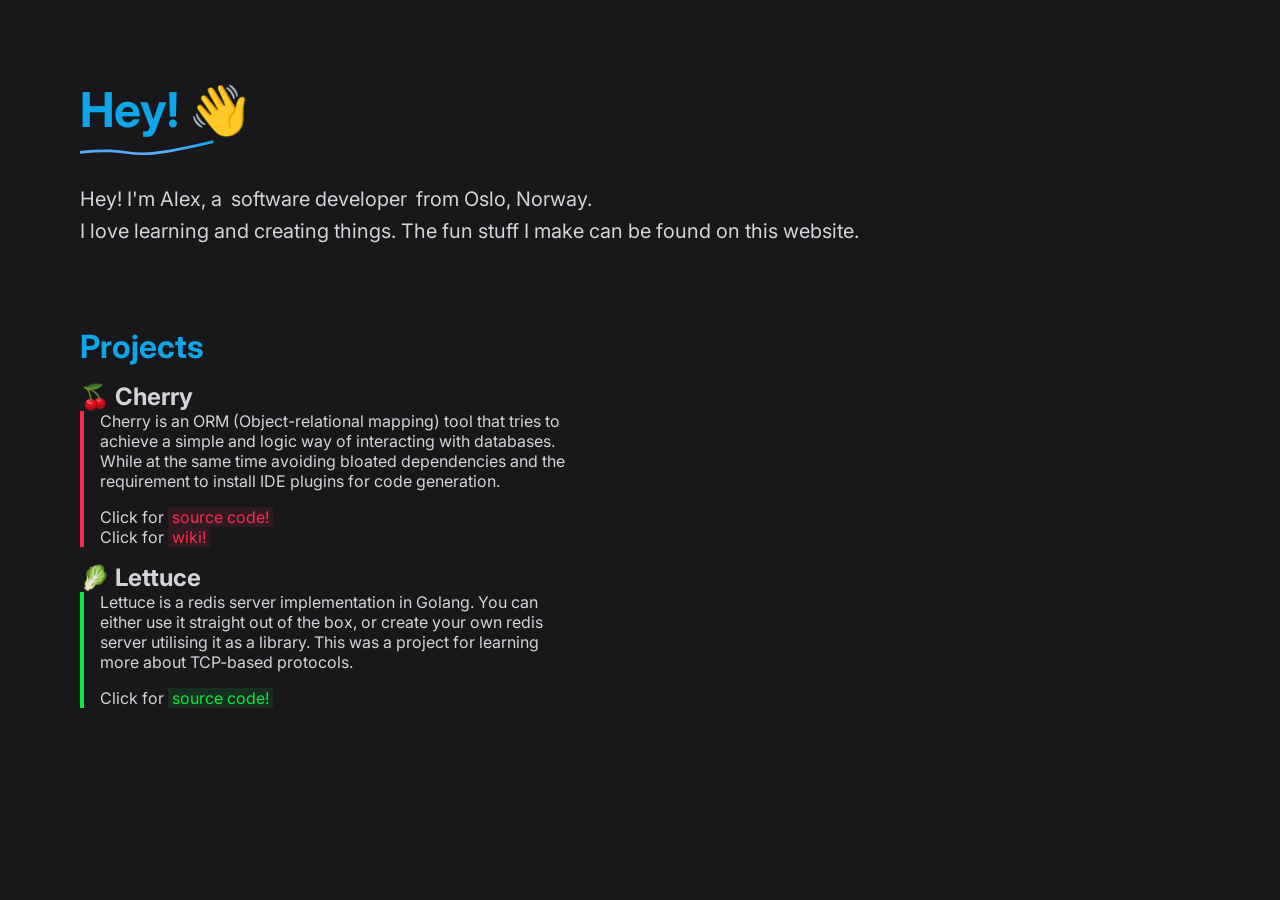
==== commit 97410e6b: "Make it look a bit nicer and add lettuce" ====
--- a/index.html
+++ b/index.html
@@ -33,18 +33,17 @@
     <h1>Projects</h1>
     <div class="project">
       <h2>🍒 Cherry</h2>
-      <div class="project-text">
+      <div class="project-text border-color-red">
         <p>Cherry is an ORM (Object-relational mapping) tool that tries to achieve a simple and logic way of interacting with databases. While at the same time avoiding bloated dependencies and the requirement to install IDE plugins for code generation.</p>      
-        <p>Click for <a target="_blank" href="https://github.com/alexwith/cherry" class="highlight">source code!</a></p>
-        <p>Click for <a target="_blank" href="https://github.com/alexwith/cherry/wiki" class="highlight">wiki!</a></p>
+        <p>Click for <a target="_blank" href="https://github.com/alexwith/cherry" class="highlight color-bg-red">source code!</a></p>
+        <p>Click for <a target="_blank" href="https://github.com/alexwith/cherry/wiki" class="highlight color-bg-red">wiki!</a></p>
       </div>
     </div>
     <div class="project">
-      <h2>⛩️ VersionGate</h2>
-      <div class="project-text">
-        <p>VersionGate is a fast protocol translation platform for Minecraft: Java Edition. It aims to be lightweight and have little impact on the latency of the client. Therefore VersionGate only supports translations between 1.8, 1.12 and the latest version.</p>      
-        <p>Click for <a target="_blank" href="https://github.com/VersionGate/VersionGate" class="highlight">source code!</a></p>
-        <p>Click for <span target="_blank" href="https://github.com/VersionGate/VersionGate/wiki" class="highlight">wiki!</span></p>
+      <h2>🥬 Lettuce</h2>
+      <div class="project-text border-color-green">
+        <p>Lettuce is a redis server implementation in Golang. You can either use it straight out of the box, or create your own redis server utilising it as a library. This was a project for learning more about TCP-based protocols.</p>      
+        <p>Click for <a target="_blank" href="https://github.com/alexwith/lettuce" class="highlight color-bg-green">source code!</a></p>        
       </div>
     </div>    
   </div>
--- a/styles.css
+++ b/styles.css
@@ -3,7 +3,9 @@
 :root {
   --bg: #18181b;
   --text: #d4d4d8;
-  --blue: #0ea5e9;
+  --blue: 14, 165, 233;
+  --green: 14, 233, 61;
+  --red: 255, 41, 80;
 }
 
 * {
@@ -19,12 +21,31 @@
   user-select: none;
 }
 
-.heading {
+.color-bg-blue {
+  color: rgb(var(--blue));
+  background-color: rgba(var(--blue), 0.1);
+}
 
+.color-bg-green {
+  color: rgb(var(--green));
+  background-color: rgba(var(--green), 0.1);
+}
+
+.color-bg-red {
+  color: rgb(var(--red));
+  background-color: rgba(var(--red), 0.1);
+}
+
+.border-color-green {
+  border-left: 4px solid rgb(var(--green));
+}
+
+.border-color-red {
+  border-left: 4px solid rgb(var(--red));
 }
 
 .heading h1 {
-  color: var(--blue);
+  color: rgb(var(--blue));
   font-size: 3rem;
 }
 
@@ -33,9 +54,7 @@
   line-height: 2rem;
 }
 
-.highlight {
-  color: var(--blue);
-  background-color: rgba(14, 165, 233, 0.2);;
+.highlight {  
   padding-inline: 0.25rem;
   text-decoration: none;
 }
@@ -46,7 +65,7 @@
 
 .projects h1 {
   margin-bottom: 1rem;
-  color: var(--blue);
+  color: rgb(var(--blue));
 }
 
 .projects p:first-child {
@@ -56,7 +75,6 @@
 .project-text {
   max-width: 30rem;
   font-size: 1rem;
-  border-left: 4px solid var(--blue);
   padding-left: 1rem;
 }
 
